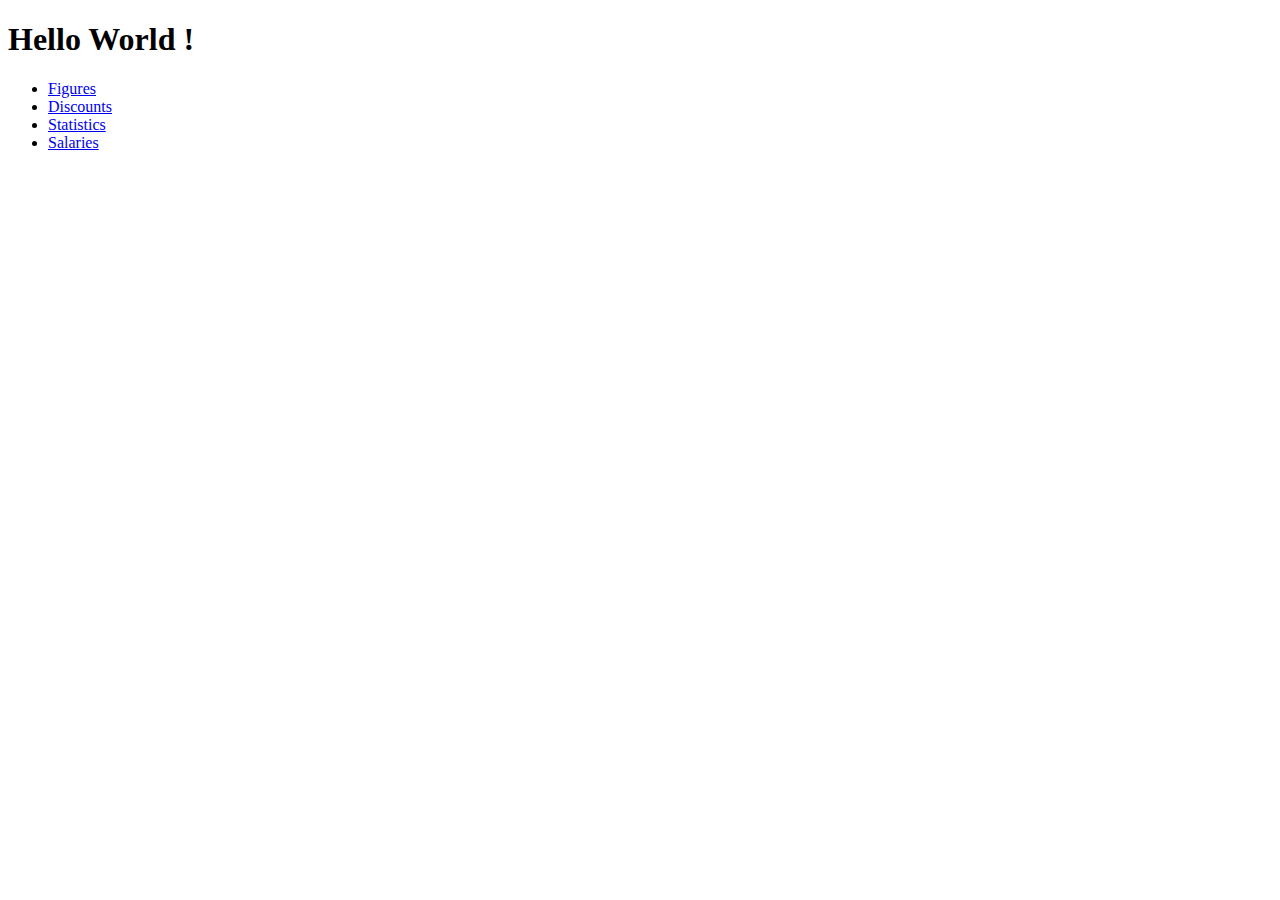
==== index.html @ 820fda00 "xd" ====
<!DOCTYPE html>
<html lang="en">
<head>
    <meta charset="UTF-8">
    <meta http-equiv="X-UA-Compatible" content="IE=edge">
    <meta name="viewport" content="width=device-width, initial-scale=1.0">
    <title>Math formules</title>
</head>
<body>
    <h1>Hello World !</h1>
    <ul>    
        <li><a href="./templates/figures.html">Figures</a></li>
        <li><a href="./templates/discounts.html">Discounts</a></li>
        <li><a href="./templates/statistics.html">Statistics</a></li>
        <li><a href="./templates/salaries.html">Salaries</a></li>
    </ul>    
</body>
</html>
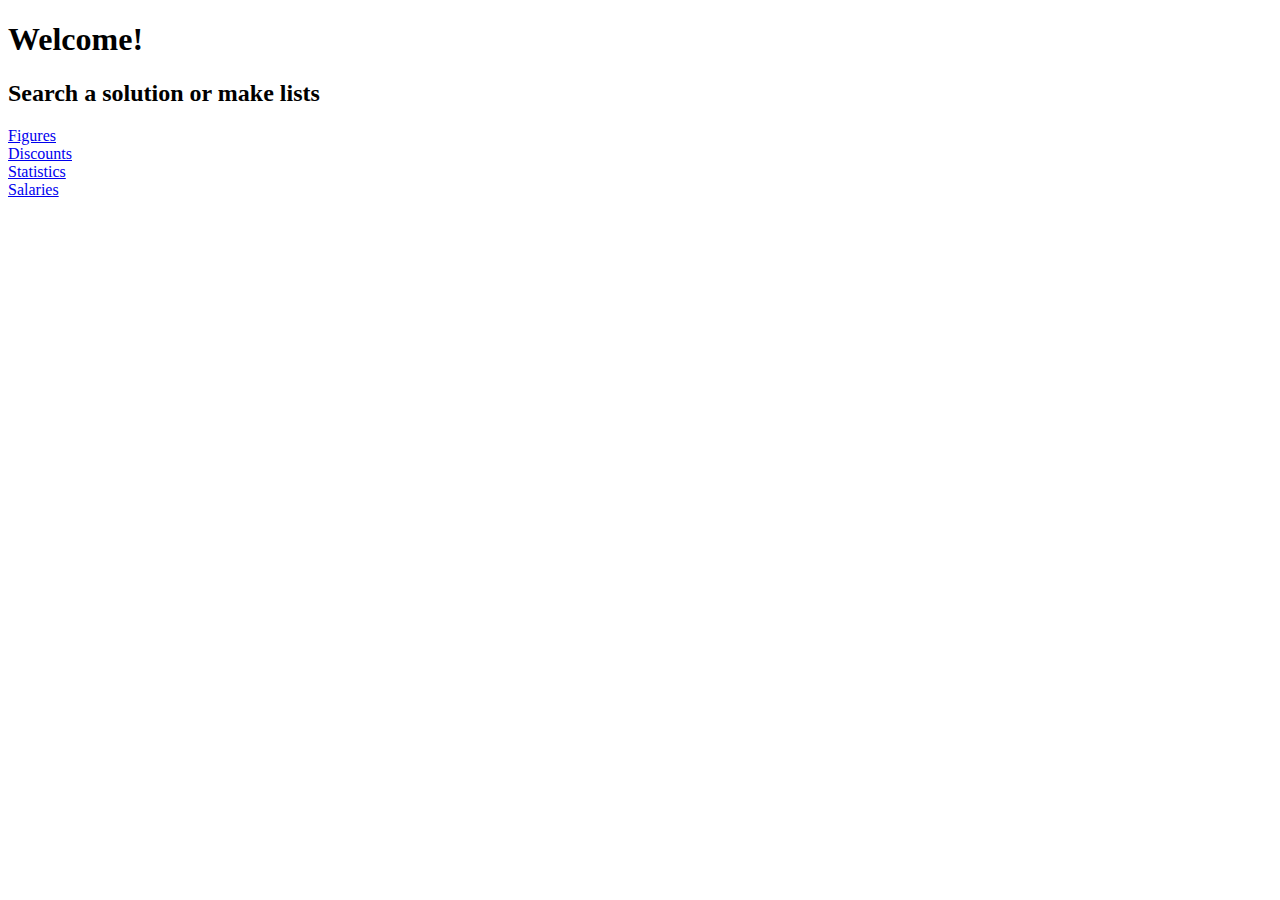
==== commit cd935c82: "Created the basic css and finish the documentation" ====
--- a/index.html
+++ b/index.html
@@ -4,15 +4,35 @@
     <meta charset="UTF-8">
     <meta http-equiv="X-UA-Compatible" content="IE=edge">
     <meta name="viewport" content="width=device-width, initial-scale=1.0">
+    <link rel="stylesheet" href="./css/main.css">
     <title>Math formules</title>
 </head>
 <body>
-    <h1>Hello World !</h1>
-    <ul>    
-        <li><a href="./templates/figures.html">Figures</a></li>
-        <li><a href="./templates/discounts.html">Discounts</a></li>
-        <li><a href="./templates/statistics.html">Statistics</a></li>
-        <li><a href="./templates/salaries.html">Salaries</a></li>
-    </ul>    
+    <header class="header">
+        <h1 class="header__title">Welcome!</h1>
+        <h2 class="header__subtitle">Search a solution or make lists</h2>
+    </header>
+    
+    <body>
+        <div class="container">    
+            <div class="container__option">
+                <a href="./templates/figures.html">Figures</a>
+            </div>
+            <div class="container__option">
+                <a href="./templates/discounts.html">Discounts</a>
+            </div>
+            <div class="container__option">
+                <a href="./templates/statistics.html">Statistics</a>
+            </div>
+            <div class="container__option">
+                <a href="./templates/salaries.html">Salaries</a>
+            </div>
+        </div>        
+    </body>
+    
+    <footer>
+
+    </footer>
+
 </body>
 </html>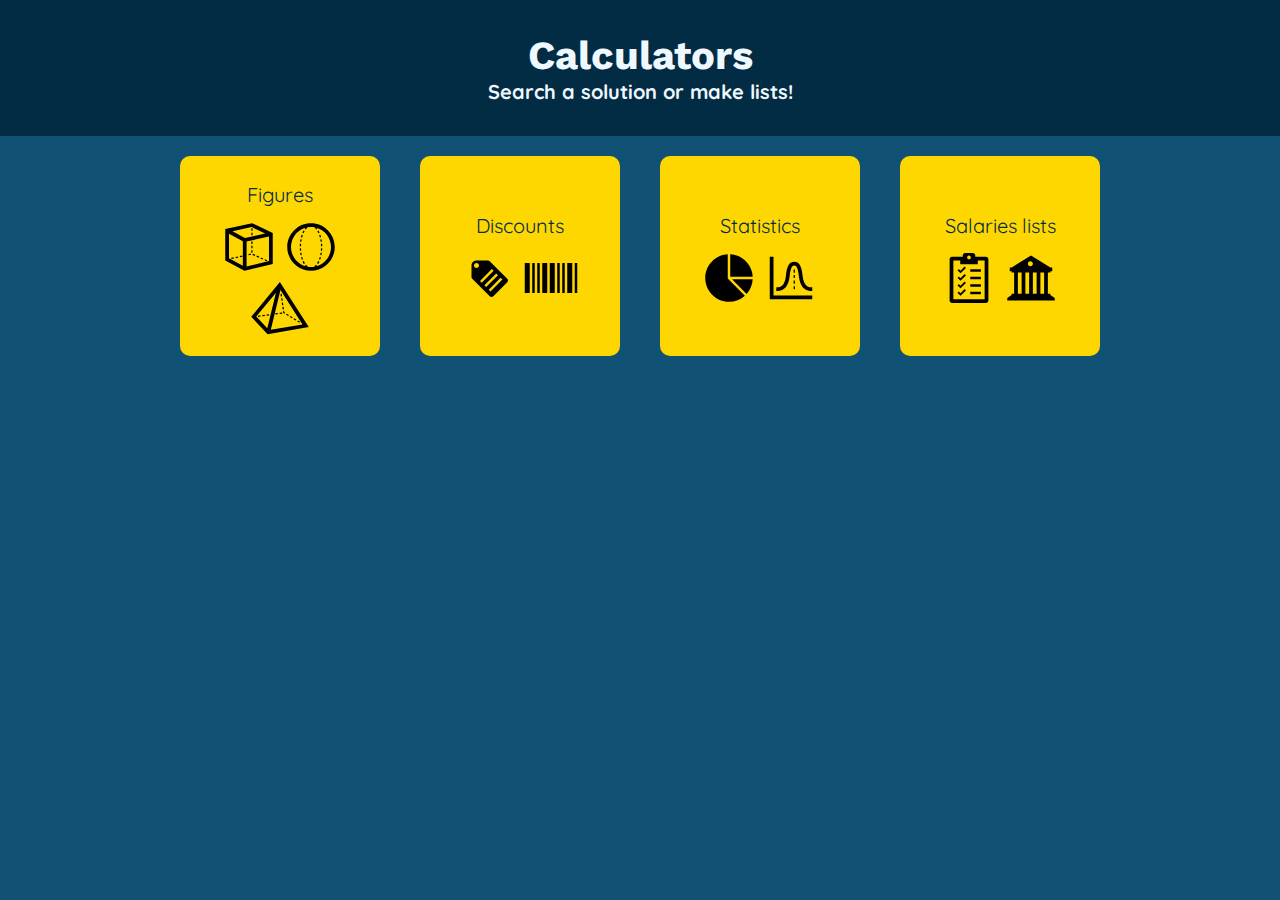
==== commit dec1437b: "new index.html styles" ====
--- a/index.html
+++ b/index.html
@@ -4,33 +4,50 @@
     <meta charset="UTF-8">
     <meta http-equiv="X-UA-Compatible" content="IE=edge">
     <meta name="viewport" content="width=device-width, initial-scale=1.0">
-    <link rel="stylesheet" href="./css/main.css">
+    <link rel="stylesheet" href="./css/mobile.css">
     <title>Math formules</title>
 </head>
 <body>
     <header class="header">
-        <h1 class="header__title">Welcome!</h1>
-        <h2 class="header__subtitle">Search a solution or make lists</h2>
+        <h1 class="header__title">Calculators</h1>
+        <h2 class="header__subtitle">Search a solution or make lists!</h2>
     </header>
     
-    <body>
+    <body class="body">
         <div class="container">    
-            <div class="container__option">
-                <a href="./templates/figures.html">Figures</a>
+            <div class="container__box">
+                <a href="./templates/figures.html" class="container__box_item">Figures</a>
+                <figure>
+                    <img class="svg_image" src="./assets/images/square.svg" alt="3D square">
+                    <img class="svg_image" src="./assets/images/circle.svg" alt="3D circle">
+                    <img class="svg_image" src="./assets/images/triangle.svg" alt="3D triangle">
+                </figure>
             </div>
-            <div class="container__option">
-                <a href="./templates/discounts.html">Discounts</a>
+            <div class="container__box">
+                <a href="./templates/discounts.html" class="container__box_item">Discounts</a>
+                <figure>
+                    <img class="svg_image" src="./assets/images/discount.svg" alt="3D square">
+                    <img class="svg_image" src="./assets/images/bar.svg" alt="3D circle">
+                </figure>
             </div>
-            <div class="container__option">
-                <a href="./templates/statistics.html">Statistics</a>
+            <div class="container__box">
+                <a href="./templates/statistics.html" class="container__box_item">Statistics</a>
+                <figure>
+                    <img class="svg_image" src="./assets/images/graphCircle.svg" alt="3D square">
+                    <img class="svg_image" src="./assets/images/graph.svg" alt="3D circle">
+                </figure>
             </div>
-            <div class="container__option">
-                <a href="./templates/salaries.html">Salaries</a>
+            <div class="container__box">
+                <a href="./templates/salaries.html" class="container__box_item">Salaries lists</a>
+                <figure>
+                    <img class="svg_image" src="./assets/images/list.svg" alt="3D square">
+                    <img class="svg_image" src="./assets/images/bank.svg" alt="3D circle">
+                </figure>
             </div>
         </div>        
     </body>
     
-    <footer>
+    <footer class="footer">
 
     </footer>
 
--- a/css/mobile.css
+++ b/css/mobile.css
@@ -0,0 +1,91 @@
+/* Imports */
+
+@import url('https://fonts.googleapis.com/css2?family=Work+Sans:wght@300&display=swap');
+@import url('https://fonts.googleapis.com/css2?family=Quicksand:wght@300&display=swap');
+
+/* Vars */
+
+:root {
+    --backColor: #022c43;
+    --backColor2: #115173;
+    --titleFont: 'Work Sans', sans-serif;
+    --mainFont: 'Quicksand', sans-serif;;
+}
+
+/* Standar things */
+
+* {
+    margin: 0;
+    padding: 0;
+    box-sizing: border-box;
+    scroll-behavior: smooth;
+}
+
+html {
+    font-size: 62.5%;
+}
+
+/* Styles */
+
+/* header */
+
+.header{
+    text-align: center;
+    padding: 2.5% 10%;
+    background-color: var(--backColor);
+}
+
+.header__title{
+    font-size: 4rem;
+    color: aliceblue;
+    font-family: var(--titleFont);
+}
+
+.header__subtitle {
+    font-size: 2rem;
+    color: aliceblue;
+    font-family: var(--mainFont);
+}
+
+/*  */
+
+/* Body */
+
+.body {
+    background-color: var(--backColor2);
+}
+
+.container {
+    margin: 0 10%;
+    display: flex;
+    flex-flow: row wrap;
+    align-items: center;
+    justify-content: center;
+}
+
+.container__box {
+    display: flex;
+    align-items: center;
+    justify-content: center;
+    flex-direction: column;
+    width: 20rem;
+    height: 20rem;
+    padding: 1rem;
+    margin: 2rem;
+    background-color: #ffd700;
+    border-radius: 1rem;
+    text-align: center;
+}
+
+.container__box_item {
+    font-size: 2rem;
+    margin: 1rem;
+    font-family: var(--mainFont);
+    text-decoration: none;
+    color: var(--backColor);
+}
+
+.svg_image {
+    width: 6rem;
+    height: 6rem;
+}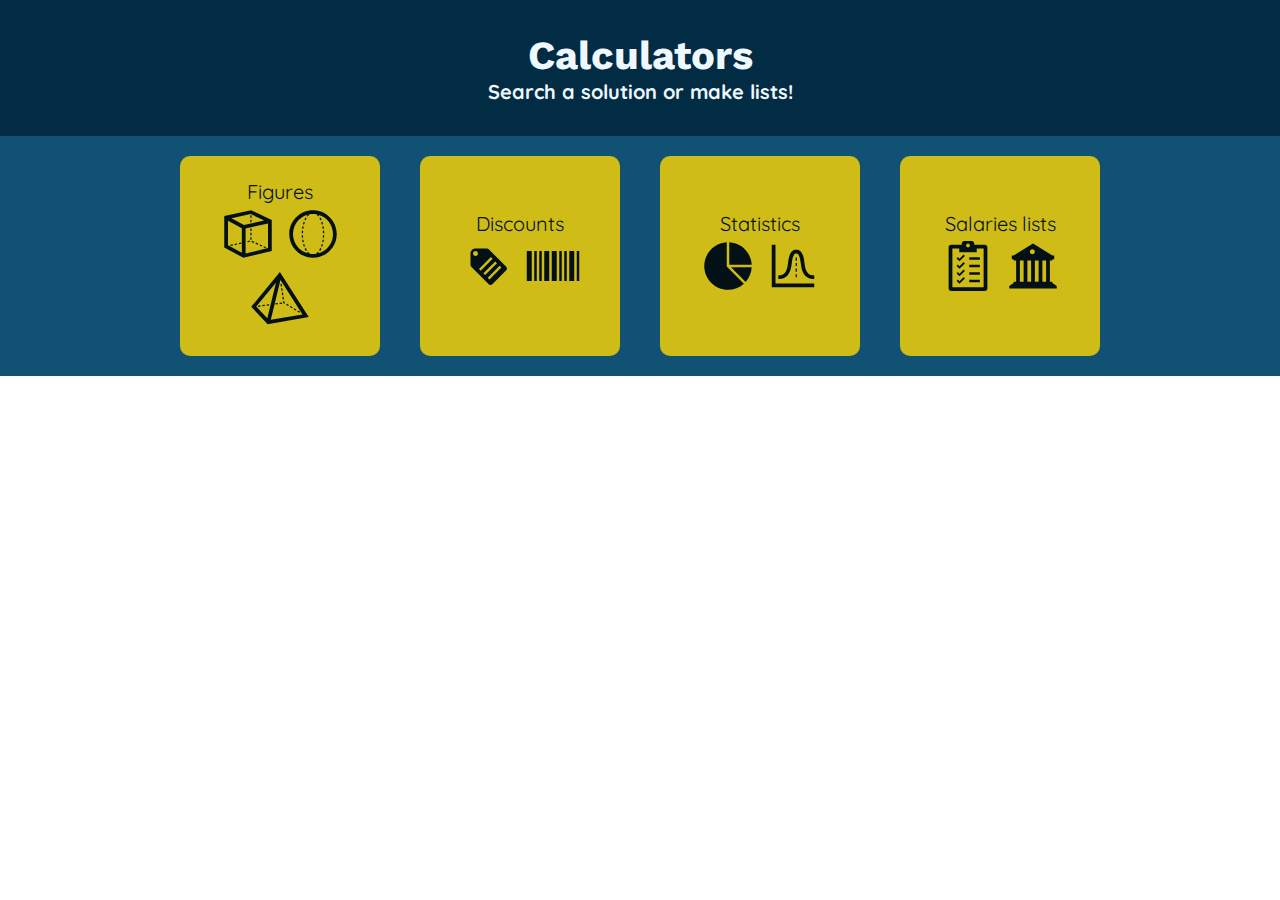
==== commit 2c3cca53: "added new styles and classes" ====
--- a/index.html
+++ b/index.html
@@ -12,40 +12,39 @@
         <h1 class="header__title">Calculators</h1>
         <h2 class="header__subtitle">Search a solution or make lists!</h2>
     </header>
-    
-    <body class="body">
+    <main class="main">
         <div class="container">    
-            <div class="container__box">
-                <a href="./templates/figures.html" class="container__box_item">Figures</a>
+            <a href="./templates/figures.html" class="container__box--link">
+                Figures
                 <figure>
                     <img class="svg_image" src="./assets/images/square.svg" alt="3D square">
                     <img class="svg_image" src="./assets/images/circle.svg" alt="3D circle">
                     <img class="svg_image" src="./assets/images/triangle.svg" alt="3D triangle">
                 </figure>
-            </div>
-            <div class="container__box">
-                <a href="./templates/discounts.html" class="container__box_item">Discounts</a>
+            </a>
+            <a href="./templates/discounts.html" class="container__box--link">
+                Discounts
                 <figure>
                     <img class="svg_image" src="./assets/images/discount.svg" alt="3D square">
                     <img class="svg_image" src="./assets/images/bar.svg" alt="3D circle">
                 </figure>
-            </div>
-            <div class="container__box">
-                <a href="./templates/statistics.html" class="container__box_item">Statistics</a>
+            </a>
+            <a href="./templates/statistics.html" class="container__box--link">
+                Statistics
                 <figure>
-                    <img class="svg_image" src="./assets/images/graphCircle.svg" alt="3D square">
-                    <img class="svg_image" src="./assets/images/graph.svg" alt="3D circle">
+                <img class="svg_image" src="./assets/images/graphCircle.svg" alt="3D square">
+                <img class="svg_image" src="./assets/images/graph.svg" alt="3D circle">
                 </figure>
-            </div>
-            <div class="container__box">
-                <a href="./templates/salaries.html" class="container__box_item">Salaries lists</a>
+            </a>
+            <a href="./templates/salaries.html" class="container__box--link">
+                Salaries lists
                 <figure>
                     <img class="svg_image" src="./assets/images/list.svg" alt="3D square">
                     <img class="svg_image" src="./assets/images/bank.svg" alt="3D circle">
                 </figure>
-            </div>
+            </a>
         </div>        
-    </body>
+    </main>
     
     <footer class="footer">
 
--- a/css/mobile.css
+++ b/css/mobile.css
@@ -8,8 +8,9 @@
 :root {
     --backColor: #022c43;
     --backColor2: #115173;
+    --boxColor: #ffd700;
     --titleFont: 'Work Sans', sans-serif;
-    --mainFont: 'Quicksand', sans-serif;;
+    --mainFont: 'Quicksand', sans-serif;
 }
 
 /* Standar things */
@@ -49,9 +50,9 @@
 
 /*  */
 
-/* Body */
+/* Main */
 
-.body {
+.main {
     background-color: var(--backColor2);
 }
 
@@ -63,29 +64,84 @@
     justify-content: center;
 }
 
-.container__box {
+.container__box--link{
     display: flex;
     align-items: center;
     justify-content: center;
     flex-direction: column;
-    width: 20rem;
-    height: 20rem;
+    font-size: 2rem;
+    font-family: var(--mainFont);
+    text-decoration: none;
+    color: black;
+    max-width: 20rem;
+    max-height: 20rem;
+    min-width: 20rem;
+    min-height: 20rem;
     padding: 1rem;
     margin: 2rem;
-    background-color: #ffd700;
+    background-color: var(--boxColor);
     border-radius: 1rem;
     text-align: center;
-}
-
-.container__box_item {
-    font-size: 2rem;
-    margin: 1rem;
-    font-family: var(--mainFont);
-    text-decoration: none;
-    color: var(--backColor);
+    opacity: 80%;
+    transition: 0.5s;
 }
 
 .svg_image {
     width: 6rem;
     height: 6rem;
+}
+
+.container__box--link:hover{
+    opacity: 100%;
+}
+
+.container__box {
+    display: flex;
+    align-items: center;
+    justify-content: space-evenly;
+    flex-direction: column;
+    margin: 1rem;
+    padding: 1rem;
+    height: 25rem;
+    width: 80vw;
+    border-radius: 1rem;
+    font-family: var(--mainFont);
+    font-size: 2rem;
+    background-color: var(--boxColor);
+}
+
+.container__box_title {
+    text-align: center;
+}
+
+.container__box_form {
+    display: flex;
+    flex-direction: column;
+}
+
+.form_input {
+    border-radius: 1rem;
+    border: none;
+    padding: 1rem;
+    height: 2rem;
+    width: 14rem;
+}
+
+.form_button {
+    border-radius: 1rem;
+    border: none;
+    color: aliceblue;
+    background-color: var(--backColor);
+    width: 13rem;
+    height: 2rem;
+    transition: 0.5s;
+}
+
+.form_button:hover {
+    background: var(--boxColor);
+    color: var(--backColor);
+}
+
+.box--item {
+    margin: 0.3rem;
 }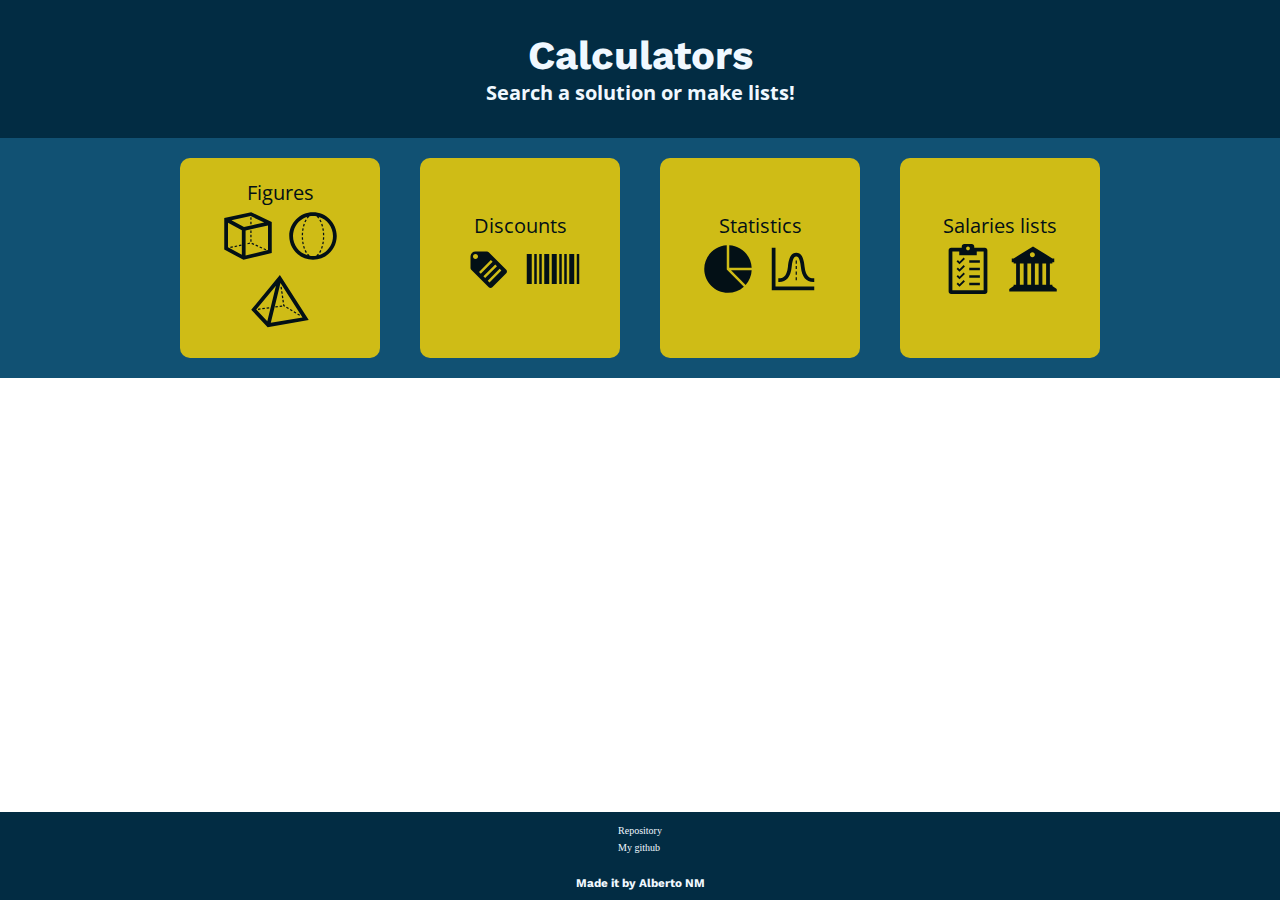
==== commit 54ffbe1f: "added footer" ====
--- a/index.html
+++ b/index.html
@@ -8,10 +8,12 @@
     <title>Math formules</title>
 </head>
 <body>
+    
     <header class="header">
         <h1 class="header__title">Calculators</h1>
         <h2 class="header__subtitle">Search a solution or make lists!</h2>
     </header>
+    
     <main class="main">
         <div class="container">    
             <a href="./templates/figures.html" class="container__box--link">
@@ -47,7 +49,11 @@
     </main>
     
     <footer class="footer">
-
+        <div class="footer__container_links">
+            <a class="link  box--item" href="https://github.com/AlbertoNM/math_JS">Repository</a>
+            <a class="link  box--item" href="https://github.com/AlbertoNM">My github</a>
+        </div>
+        <h3 class="footer__title">Made it by Alberto NM</h3>
     </footer>
 
 </body>
--- a/css/mobile.css
+++ b/css/mobile.css
@@ -1,7 +1,7 @@
 /* Imports */
 
 @import url('https://fonts.googleapis.com/css2?family=Work+Sans:wght@300&display=swap');
-@import url('https://fonts.googleapis.com/css2?family=Quicksand:wght@300&display=swap');
+@import url('https://fonts.googleapis.com/css2?family=Open+Sans:wght@300&display=swap');
 
 /* Vars */
 
@@ -10,7 +10,7 @@
     --backColor2: #115173;
     --boxColor: #ffd700;
     --titleFont: 'Work Sans', sans-serif;
-    --mainFont: 'Quicksand', sans-serif;
+    --mainFont: 'Open Sans', sans-serif;
 }
 
 /* Standar things */
@@ -86,13 +86,13 @@
     transition: 0.5s;
 }
 
+.container__box--link:hover{
+    opacity: 100%;
+}
+
 .svg_image {
     width: 6rem;
     height: 6rem;
-}
-
-.container__box--link:hover{
-    opacity: 100%;
 }
 
 .container__box {
@@ -102,7 +102,7 @@
     flex-direction: column;
     margin: 1rem;
     padding: 1rem;
-    height: 25rem;
+    min-height: 25rem;
     width: 80vw;
     border-radius: 1rem;
     font-family: var(--mainFont);
@@ -117,6 +117,19 @@
 .container__box_form {
     display: flex;
     flex-direction: column;
+}
+
+.container__box_ul {
+    list-style: none;
+}
+
+.ul__item {
+    transition: 0.5s;
+}
+
+.ul__item:hover {
+    color: red;
+    cursor: pointer;
 }
 
 .form_input {
@@ -144,4 +157,40 @@
 
 .box--item {
     margin: 0.3rem;
+}
+
+/* Footer */
+
+.footer {
+    position: absolute;
+    bottom: 0;
+    left: 0;
+    width: 100vw;
+    background-color: var(--backColor);
+    display: flex;
+    flex-direction: column;
+    align-items: center;
+}
+
+.footer__title {
+    margin: 1rem;
+    font-family: var(--titleFont);
+    color: aliceblue;
+}
+
+.footer__container_links {
+    margin: 1rem;
+    display: flex;
+    flex-direction: column;
+    align-items: flex-start;
+}
+
+.link {
+    text-decoration: none;
+    color: aliceblue;
+    transition: 0.5s;
+}
+
+.link:hover {
+    font-size: 1.1rem;
 }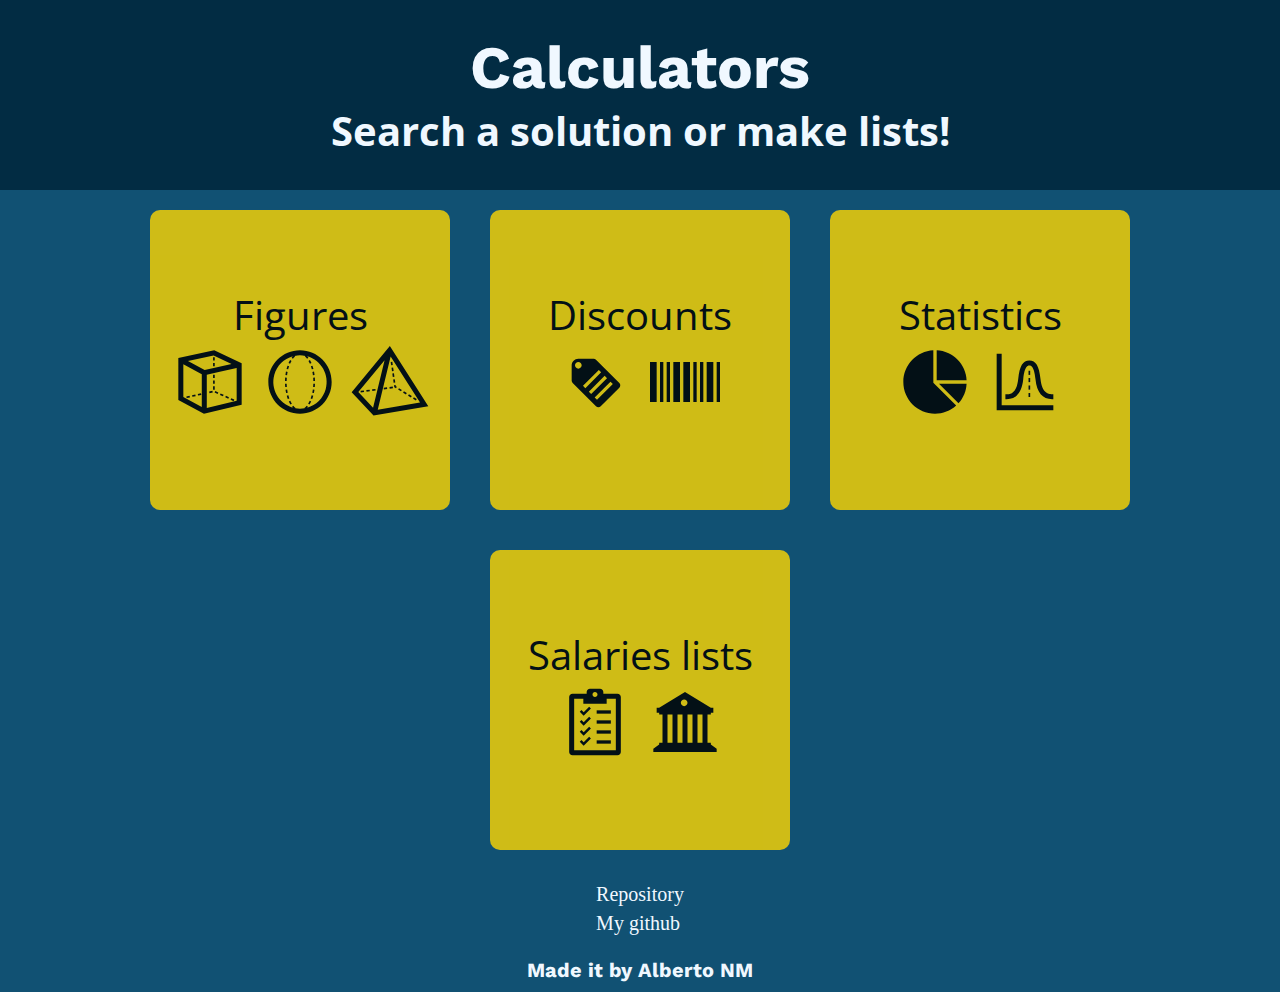
==== commit ea59440c: "finish the poject xd" ====
--- a/index.html
+++ b/index.html
@@ -4,10 +4,12 @@
     <meta charset="UTF-8">
     <meta http-equiv="X-UA-Compatible" content="IE=edge">
     <meta name="viewport" content="width=device-width, initial-scale=1.0">
-    <link rel="stylesheet" href="./css/mobile.css">
+    <link rel="stylesheet" href="../css/mobile.css" media="screen and (min-width: 320px)" />
+    <link rel="stylesheet" href="../css/tablet.css" media="screen and (min-width: 600px)" />
+    <link rel="stylesheet" href="../css/desktop.css" media="screen and (min-width: 800px)" />
     <title>Math formules</title>
 </head>
-<body>
+<body class="body">
     
     <header class="header">
         <h1 class="header__title">Calculators</h1>
--- a/css/mobile.css
+++ b/css/mobile.css
@@ -28,6 +28,14 @@
 
 /* Styles */
 
+/* Body */
+
+.body {
+    background-color: var(--backColor2);
+}
+
+/*  */
+
 /* header */
 
 .header{
@@ -51,10 +59,6 @@
 /*  */
 
 /* Main */
-
-.main {
-    background-color: var(--backColor2);
-}
 
 .container {
     margin: 0 10%;
@@ -162,11 +166,7 @@
 /* Footer */
 
 .footer {
-    position: absolute;
-    bottom: 0;
-    left: 0;
     width: 100vw;
-    background-color: var(--backColor);
     display: flex;
     flex-direction: column;
     align-items: center;
@@ -189,8 +189,4 @@
     text-decoration: none;
     color: aliceblue;
     transition: 0.5s;
-}
-
-.link:hover {
-    font-size: 1.1rem;
 }--- a/css/tablet.css
+++ b/css/tablet.css
@@ -0,0 +1,42 @@
+/* Header */
+
+.header__title {
+    font-size: 5rem;
+}
+
+.header__subtitle {
+    font-size: 3rem;
+}
+
+/* Main */
+
+.container__box--link {
+    font-size: 3rem;
+}
+
+.container__box {
+    width: 50vw;
+    font-size: 3rem;
+}
+
+.form_input {
+    height: 2.5rem;
+    font-size: 2rem;
+}
+
+.form_button {
+    border-radius: 2rem;
+    font-size: 2rem;
+    height: 3rem;
+    width: 20rem;
+}
+
+/* Footer */
+
+.footer__title {
+    font-size: 2rem;
+}
+
+.link {
+    font-size: 2rem;
+}--- a/css/desktop.css
+++ b/css/desktop.css
@@ -0,0 +1,52 @@
+/* Header */
+
+.header__title {
+    font-size: 6rem;
+}
+
+.header__subtitle {
+    font-size: 4rem;
+}
+
+/* Main */
+
+.container__box--link {
+    font-size: 4rem;
+    max-width: 30rem;
+    max-height: 30rem;
+    min-width: 30rem;
+    min-height: 30rem;
+}
+
+.svg_image {
+    width: 8rem;
+    height: 8rem;
+}
+
+.container__box {
+    width: 50rem;
+    min-height: 50rem;
+    font-size: 4rem;
+}
+
+.form_input {
+    height: 4rem;
+    font-size: 3rem;
+}
+
+.form_button {
+    border-radius: 2rem;
+    font-size: 3rem;
+    height: 4.2rem;
+    width: 30rem;
+}
+
+/* Footer */
+
+.footer__title {
+    font-size: 2rem;
+}
+
+.link {
+    font-size: 2rem;
+}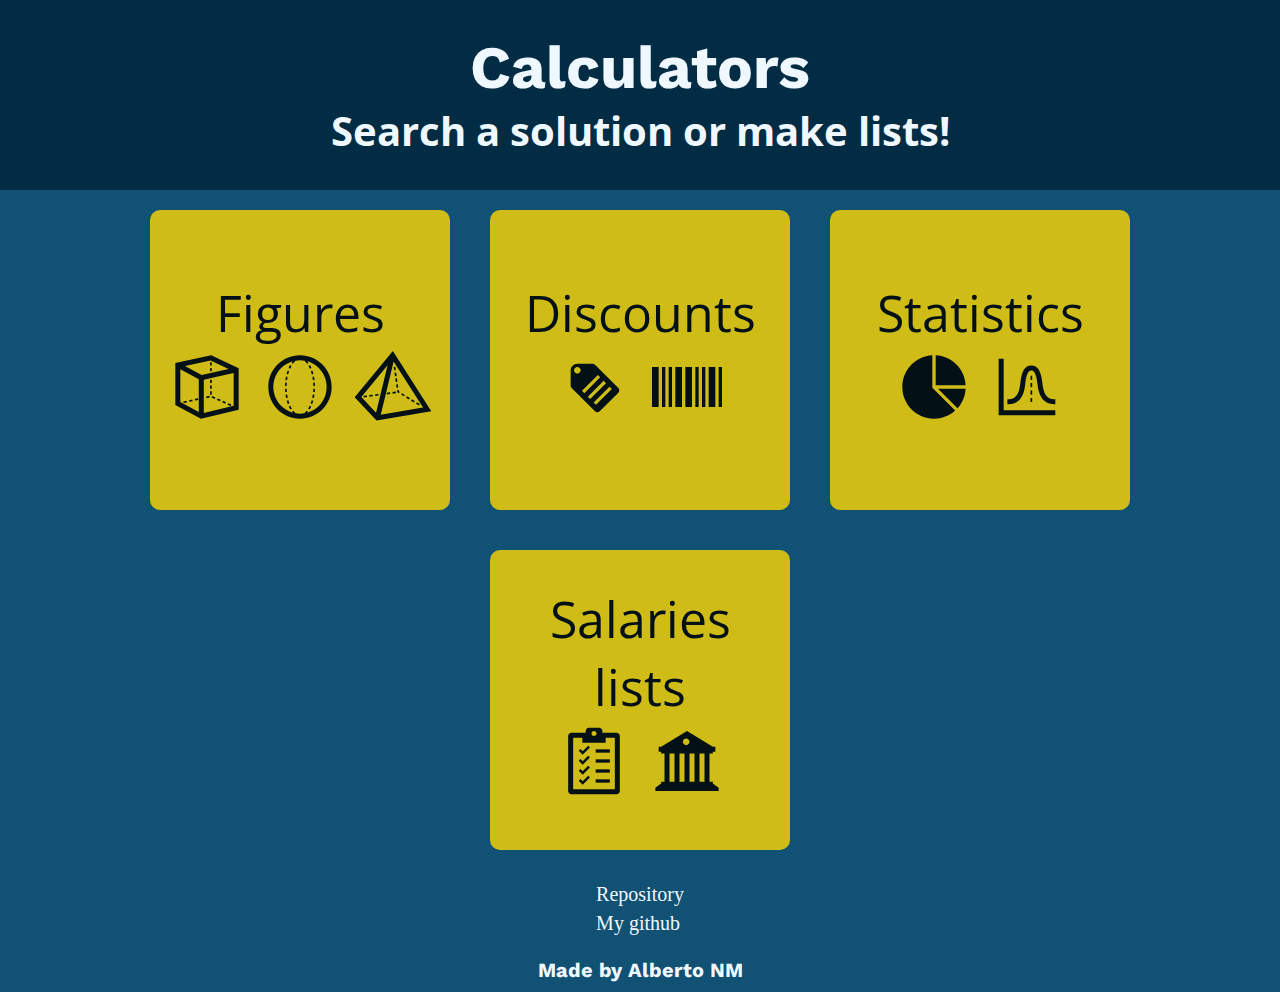
==== commit 499be3e9: "fixed the footer" ====
--- a/index.html
+++ b/index.html
@@ -4,9 +4,9 @@
     <meta charset="UTF-8">
     <meta http-equiv="X-UA-Compatible" content="IE=edge">
     <meta name="viewport" content="width=device-width, initial-scale=1.0">
-    <link rel="stylesheet" href="../css/mobile.css" media="screen and (min-width: 320px)" />
-    <link rel="stylesheet" href="../css/tablet.css" media="screen and (min-width: 600px)" />
-    <link rel="stylesheet" href="../css/desktop.css" media="screen and (min-width: 800px)" />
+    <link rel="stylesheet" href="./css/mobile.css" media="screen and (min-width: 320px)" />
+    <link rel="stylesheet" href="./css/tablet.css" media="screen and (min-width: 600px)" />
+    <link rel="stylesheet" href="./css/desktop.css" media="screen and (min-width: 800px)" />
     <title>Math formules</title>
 </head>
 <body class="body">
@@ -55,7 +55,7 @@
             <a class="link  box--item" href="https://github.com/AlbertoNM/math_JS">Repository</a>
             <a class="link  box--item" href="https://github.com/AlbertoNM">My github</a>
         </div>
-        <h3 class="footer__title">Made it by Alberto NM</h3>
+        <h3 class="footer__title">Made by Alberto NM</h3>
     </footer>
 
 </body>
--- a/css/mobile.css
+++ b/css/mobile.css
@@ -73,7 +73,7 @@
     align-items: center;
     justify-content: center;
     flex-direction: column;
-    font-size: 2rem;
+    font-size: 3rem;
     font-family: var(--mainFont);
     text-decoration: none;
     color: black;
@@ -141,7 +141,7 @@
     border: none;
     padding: 1rem;
     height: 2rem;
-    width: 14rem;
+    width: 15rem;
 }
 
 .form_button {
@@ -149,7 +149,7 @@
     border: none;
     color: aliceblue;
     background-color: var(--backColor);
-    width: 13rem;
+    width: 17rem;
     height: 2rem;
     transition: 0.5s;
 }
--- a/css/tablet.css
+++ b/css/tablet.css
@@ -11,7 +11,7 @@
 /* Main */
 
 .container__box--link {
-    font-size: 3rem;
+    font-size: 4rem;
 }
 
 .container__box {
@@ -22,6 +22,7 @@
 .form_input {
     height: 2.5rem;
     font-size: 2rem;
+    width: 20rem;
 }
 
 .form_button {
--- a/css/desktop.css
+++ b/css/desktop.css
@@ -11,7 +11,7 @@
 /* Main */
 
 .container__box--link {
-    font-size: 4rem;
+    font-size: 5rem;
     max-width: 30rem;
     max-height: 30rem;
     min-width: 30rem;
@@ -24,7 +24,7 @@
 }
 
 .container__box {
-    width: 50rem;
+    min-width: 50rem;
     min-height: 50rem;
     font-size: 4rem;
 }
@@ -32,6 +32,7 @@
 .form_input {
     height: 4rem;
     font-size: 3rem;
+    width: 30rem;
 }
 
 .form_button {
